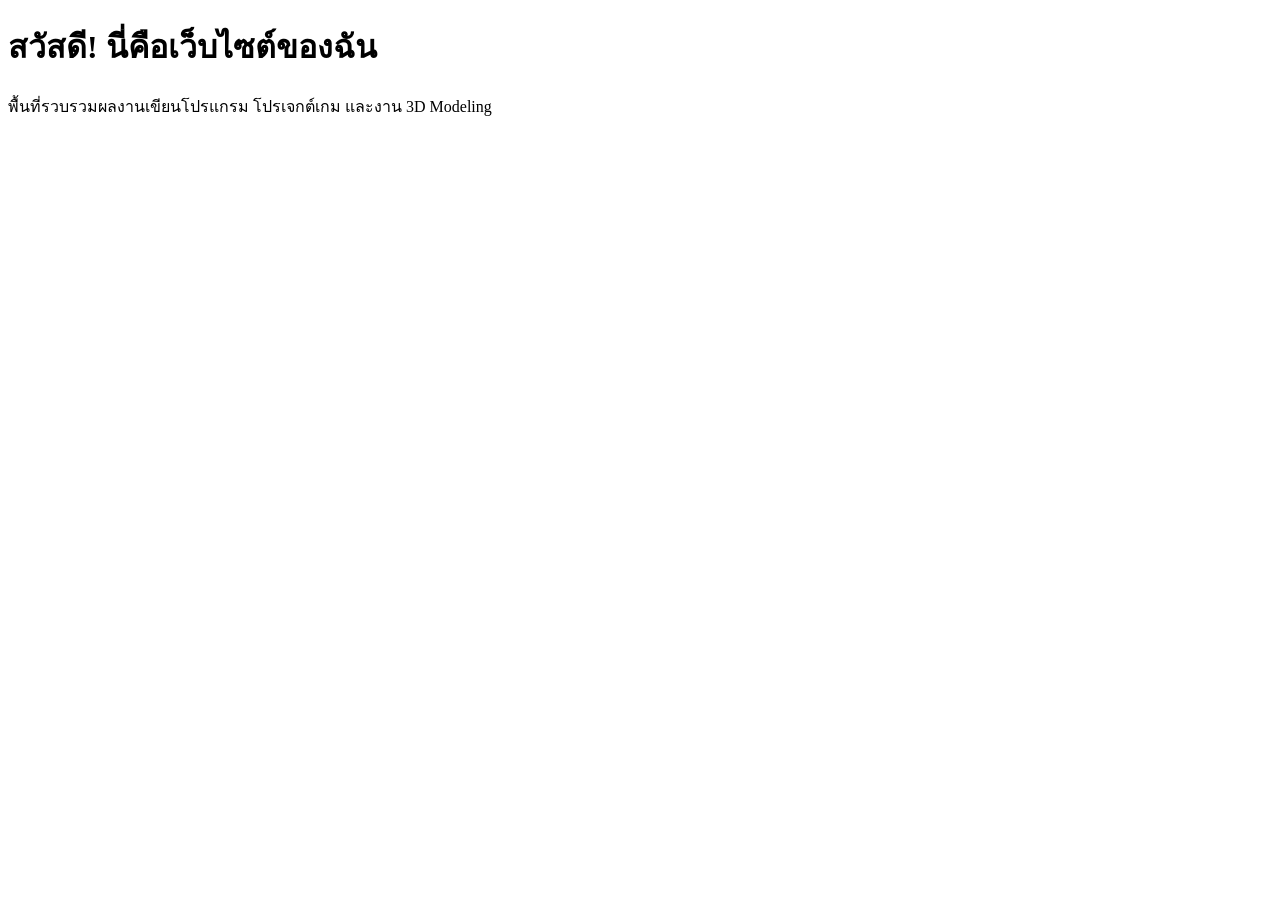
==== index.html @ 2c845229 "Create index.html" ====
<!DOCTYPE html>
<html lang="th">
<head>
    <meta charset="UTF-8">
    <title>My Developer Portfolio</title>
</head>
<body>
    <h1>สวัสดี! นี่คือเว็บไซต์ของฉัน</h1>
    <p>พื้นที่รวบรวมผลงานเขียนโปรแกรม โปรเจกต์เกม และงาน 3D Modeling</p>
</body>
</html>
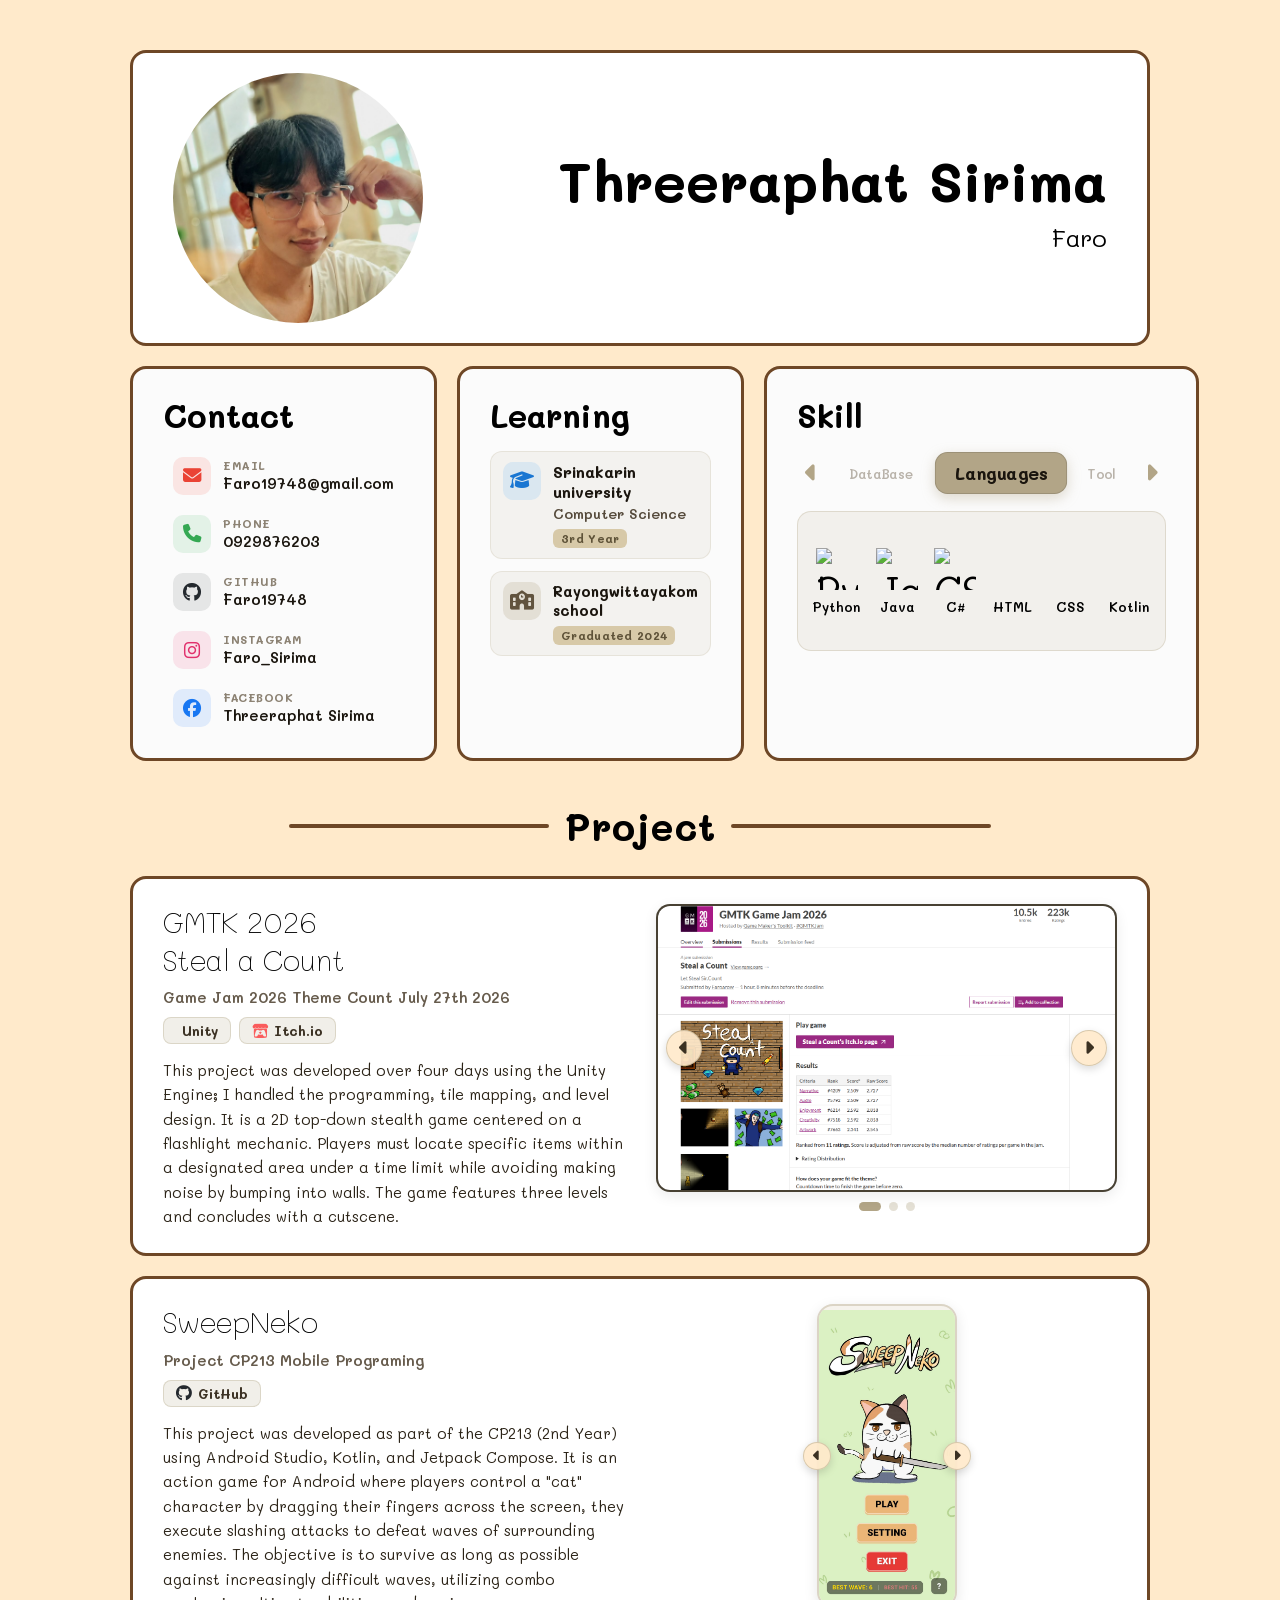
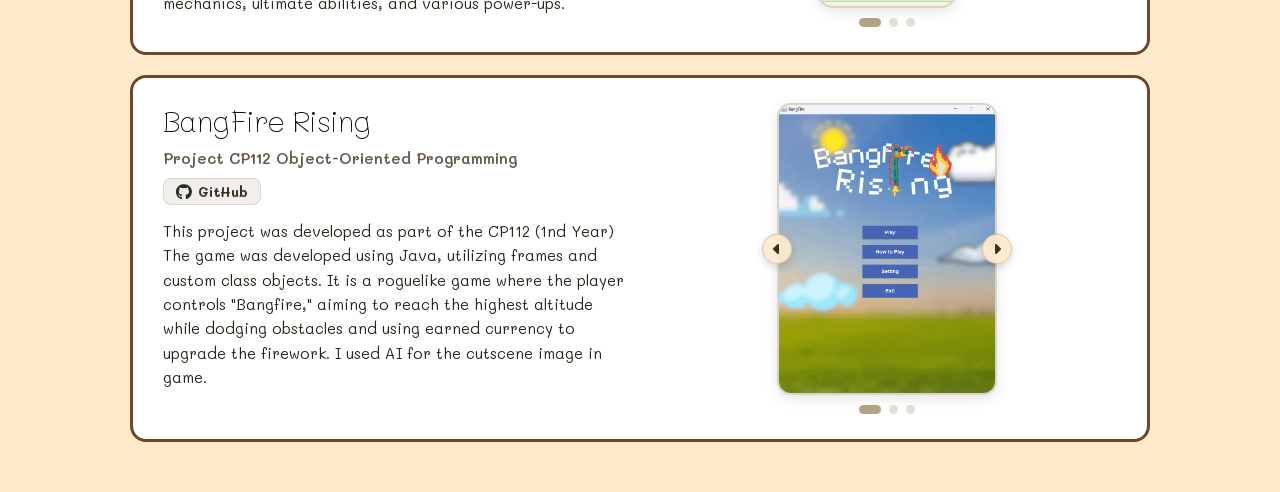
==== commit 7f515919: "Add files via upload" ====
--- a/index.html
+++ b/index.html
@@ -1,11 +1,484 @@
 <!DOCTYPE html>
 <html lang="th">
+
 <head>
     <meta charset="UTF-8">
+    <meta name="viewport" content="width=device-width, initial-scale=1.0">
     <title>My Developer Portfolio</title>
+    <link rel="preconnect" href="https://fonts.googleapis.com">
+    <link rel="preconnect" href="https://fonts.gstatic.com" crossorigin>
+    <link href="https://fonts.googleapis.com/css2?family=Mali:wght@400;600;700&display=swap" rel="stylesheet">
+    <link rel="stylesheet" href="https://cdnjs.cloudflare.com/ajax/libs/font-awesome/6.5.1/css/all.min.css">
+    <link rel="stylesheet" href="https://cdn.jsdelivr.net/gh/devicons/devicon@latest/devicon.min.css">
+    <link rel="stylesheet" href="style.css">
+    <link rel="stylesheet" href="head.css">
+    <link rel="stylesheet" href="contact.css">
+    <link rel="stylesheet" href="learning.css">
+    <link rel="stylesheet" href="skill.css">
+    <link rel="stylesheet" href="project.css">
 </head>
+
 <body>
-    <h1>สวัสดี! นี่คือเว็บไซต์ของฉัน</h1>
-    <p>พื้นที่รวบรวมผลงานเขียนโปรแกรม โปรเจกต์เกม และงาน 3D Modeling</p>
+    <header class="head">
+        <img src="Pic/ImageProfile.jpg" alt="Profile Image" class="profile-image">
+        <div class="head-info">
+            <h1>Threeraphat Sirima</h1>
+            <p class="nickname">Faro</p>
+        </div>
+    </header>
+
+    <div class="content-row">
+        <section class="contact-box">
+            <h2>Contact</h2>
+            <div class="contact-info">
+                <a href="mailto:Faro19748@gmail.com" class="contact-item">
+                    <div class="contact-icon email">
+                        <i class="fa-solid fa-envelope"></i>
+                    </div>
+                    <div class="contact-details">
+                        <span class="contact-label">Email</span>
+                        <span class="contact-value">Faro19748@gmail.com</span>
+                    </div>
+                </a>
+
+                <a href="tel:0929876203" class="contact-item">
+                    <div class="contact-icon phone">
+                        <i class="fa-solid fa-phone"></i>
+                    </div>
+                    <div class="contact-details">
+                        <span class="contact-label">Phone</span>
+                        <span class="contact-value">0929876203</span>
+                    </div>
+                </a>
+
+                <a href="https://github.com/Faro19748" target="_blank" rel="noopener noreferrer" class="contact-item">
+                    <div class="contact-icon github">
+                        <i class="fa-brands fa-github"></i>
+                    </div>
+                    <div class="contact-details">
+                        <span class="contact-label">GitHub</span>
+                        <span class="contact-value">Faro19748</span>
+                    </div>
+                </a>
+
+                <a href="https://www.instagram.com/Faro_Sirima" target="_blank" rel="noopener noreferrer"
+                    class="contact-item">
+                    <div class="contact-icon instagram">
+                        <i class="fa-brands fa-instagram"></i>
+                    </div>
+                    <div class="contact-details">
+                        <span class="contact-label">Instagram</span>
+                        <span class="contact-value">Faro_Sirima</span>
+                    </div>
+                </a>
+
+                <a href="https://www.facebook.com/theeraphat.sirima" target="_blank" rel="noopener noreferrer"
+                    class="contact-item">
+                    <div class="contact-icon facebook">
+                        <i class="fa-brands fa-facebook"></i>
+                    </div>
+                    <div class="contact-details">
+                        <span class="contact-label">Facebook</span>
+                        <span class="contact-value">Threeraphat Sirima</span>
+                    </div>
+                </a>
+            </div>
+        </section>
+
+        <section class="learning-box">
+            <h2>Learning</h2>
+            <div class="learning-info">
+                <div class="learning-item">
+                    <div class="learning-icon university">
+                        <i class="fa-solid fa-graduation-cap"></i>
+                    </div>
+                    <div class="learning-details">
+                        <span class="learning-institution">Srinakarin university</span>
+                        <span class="learning-major">Computer Science</span>
+                        <span class="learning-badge">3rd Year</span>
+                    </div>
+                </div>
+
+                <div class="learning-item">
+                    <div class="learning-icon school">
+                        <i class="fa-solid fa-school"></i>
+                    </div>
+                    <div class="learning-details">
+                        <span class="learning-institution school-name">Rayongwittayakom school</span>
+                        <span class="learning-badge">Graduated 2024</span>
+                    </div>
+                </div>
+            </div>
+        </section>
+
+        <section class="skill-box">
+            <h2>Skill</h2>
+            <div class="skill-wrapper">
+                <div class="skill-rotator">
+                    <button type="button" class="rotator-arrow left" id="rotator-prev" aria-label="Previous category">
+                        <i class="fa-solid fa-caret-left"></i>
+                    </button>
+                    <div class="rotator-items">
+                        <button type="button" class="rotator-item prev" id="item-prev">DataBase</button>
+                        <div class="rotator-item active" id="item-active">Languages</div>
+                        <button type="button" class="rotator-item next" id="item-next">Tool</button>
+                    </div>
+                    <button type="button" class="rotator-arrow right" id="rotator-next" aria-label="Next category">
+                        <i class="fa-solid fa-caret-right"></i>
+                    </button>
+                </div>
+
+                <div class="skill-panels">
+                    <div id="languages" class="skill-tab-content active">
+                        <div class="skill-item">
+                            <img src="https://upload.wikimedia.org/wikipedia/commons/thumb/c/c3/Python-logo-notext.svg/250px-Python-logo-notext.svg.png"
+                                alt="Python" title="Python">
+                            <span>Python</span>
+                        </div>
+                        <div class="skill-item">
+                            <img src="https://thumb.wikimedia.org/wikipedia/en/thumb/3/30/Java_programming_language_logo.svg/250px-Java_programming_language_logo.svg.png"
+                                alt="Java" title="Java">
+                            <span>Java</span>
+                        </div>
+                        <div class="skill-item">
+                            <img src="https://thumb.wikimedia.org/wikipedia/commons/thumb/b/bd/Logo_C_sharp.svg/960px-Logo_C_sharp.svg.png"
+                                alt="CSharp" title="CSharp">
+                            <span>C#</span>
+                        </div>
+                        <div class="skill-item">
+                            <i class="devicon-html5-plain colored" title="HTML"></i>
+                            <span>HTML</span>
+                        </div>
+                        <div class="skill-item">
+                            <i class="devicon-css3-plain colored" title="CSS"></i>
+                            <span>CSS</span>
+                        </div>
+                        <div class="skill-item">
+                            <i class="devicon-kotlin-plain colored" title="Kotlin"></i>
+                            <span>Kotlin</span>
+                        </div>
+                    </div>
+
+                    <div id="tool" class="skill-tab-content">
+                        <div class="skill-item">
+                            <img src="https://thumb.wikimedia.org/wikipedia/commons/thumb/1/19/Unity_Technologies_logo.svg/960px-Unity_Technologies_logo.svg.png"
+                                alt="Unity" title="Unity">
+                            <span>Unity</span>
+                        </div>
+                        <div class="skill-item">
+                            <img src="https://upload.wikimedia.org/wikipedia/commons/4/40/Adobe_Premiere_Pro_CC_icon.svg"
+                                alt="Premiere pro" title="Premiere pro">
+                            <span>Premiere Pro</span>
+                        </div>
+                        <div class="skill-item">
+                            <img src="https://upload.wikimedia.org/wikipedia/commons/2/24/Logo_Aseprite.png"
+                                alt="Aseprite" title="Aseprite">
+                            <span>Aseprite</span>
+                        </div>
+                    </div>
+
+                    <div id="database" class="skill-tab-content">
+                        <div class="skill-item">
+                            <img src="https://upload.wikimedia.org/wikipedia/commons/2/29/Postgresql_elephant.svg"
+                                alt="PostgreSQL" title="PostgreSQL">
+                            <span>PostgreSQL</span>
+                        </div>
+                        <div class="skill-item">
+                            <i class="fa-solid fa-database db-icon" title="SQL"></i>
+                            <span>MySQL</span>
+                        </div>
+                    </div>
+                </div>
+            </div>
+        </section>
+    </div>
+
+    <div class="project-title-wrapper">
+        <div class="title-line left">
+
+            <span class="line-bar"></span>
+        </div>
+        <h2 class="project-title">Project</h2>
+        <div class="title-line right">
+            <span class="line-bar"></span>
+
+        </div>
+    </div>
+
+    <div class="projects-container">
+        <!-- Project Box 1 -->
+        <div class="project-card" id="project-box-1">
+            <div class="project-layout">
+                <div class="project-info">
+                    <div class="project-titles">
+                        <h3>GMTK 2026</h3>
+                        <h3>Steal a Count</h3>
+                    </div>
+                    <p class="project-desc">Game Jam 2026 Theme Count July 27th 2026</p>
+                    <div class="project-tags">
+                        <span class="project-tag"><i class="devicon-unity-plain colored"></i> Unity</span>
+                        <a href="https://faroarow.itch.io/steal-a-count" target="_blank" rel="noopener noreferrer"
+                            class="project-tag project-link">
+                            <i class="fa-brands fa-itch-io"></i> Itch.io
+                        </a>
+                    </div>
+                    <p class="project-text">
+                        This project was developed over four days using the Unity Engine; I handled the programming,
+                        tile mapping, and level design.
+                        It is a 2D top-down stealth game centered on a flashlight mechanic. Players must locate specific
+                        items
+                        within a designated area under a time limit while avoiding making noise by bumping into walls.
+                        The game
+                        features three levels and concludes with a cutscene.
+                    </p>
+                </div>
+
+                <div class="project-gallery">
+                    <div class="gallery-container">
+                        <button type="button" class="gallery-btn prev" id="proj1-prev" aria-label="Previous screenshot">
+                            <i class="fa-solid fa-caret-left"></i>
+                        </button>
+                        <div class="gallery-frame">
+                            <img src="Pic/STA1.png" alt="Steal a Count Screenshot" id="project1-img">
+                        </div>
+                        <button type="button" class="gallery-btn next" id="proj1-next" aria-label="Next screenshot">
+                            <i class="fa-solid fa-caret-right"></i>
+                        </button>
+                    </div>
+                    <div class="gallery-dots" id="proj1-dots">
+                        <button type="button" class="gallery-dot active" data-index="0"
+                            aria-label="Screenshot 1"></button>
+                        <button type="button" class="gallery-dot" data-index="1" aria-label="Screenshot 2"></button>
+                        <button type="button" class="gallery-dot" data-index="2" aria-label="Screenshot 3"></button>
+                    </div>
+                </div>
+            </div>
+        </div>
+
+        <!-- Project Box 2 -->
+        <div class="project-card" id="project-box-2">
+            <div class="project-layout">
+                <div class="project-info">
+                    <div class="project-titles">
+                        <h3>SweepNeko</h3>
+                    </div>
+                    <p class="project-desc">Project CP213 Mobile Programing </p>
+                    <div class="project-tags">
+                        <a href="https://github.com/Faro19748/Cp213_project_SweepNeko" target="_blank"
+                            rel="noopener noreferrer" class="project-tag project-link github">
+                            <i class="fa-brands fa-github"></i> GitHub
+                        </a>
+                    </div>
+
+                    <p class="project-text">
+                        This project was developed as part of the CP213 (2nd Year) using Android Studio, Kotlin, and
+                        Jetpack
+                        Compose.
+                        It is an action game for Android where players control a "cat" character by dragging their
+                        fingers across the screen,
+                        they execute slashing attacks to defeat waves of surrounding enemies. The objective is to
+                        survive as long as possible
+                        against increasingly difficult waves, utilizing combo mechanics, ultimate abilities, and various
+                        power-ups.
+                    </p>
+                </div>
+
+                <div class="project-gallery">
+                    <div class="gallery-container">
+                        <button type="button" class="gallery-btn prev" id="proj2-prev" aria-label="Previous screenshot">
+                            <i class="fa-solid fa-caret-left"></i>
+                        </button>
+                        <div class="gallery-frame">
+                            <img src="Pic/SN1.jpg" alt="SweepNeko Screenshot" id="project2-img">
+                        </div>
+                        <button type="button" class="gallery-btn next" id="proj2-next" aria-label="Next screenshot">
+                            <i class="fa-solid fa-caret-right"></i>
+                        </button>
+                    </div>
+                    <div class="gallery-dots" id="proj2-dots">
+                        <button type="button" class="gallery-dot active" data-index="0"
+                            aria-label="Screenshot 1"></button>
+                        <button type="button" class="gallery-dot" data-index="1" aria-label="Screenshot 2"></button>
+                        <button type="button" class="gallery-dot" data-index="2" aria-label="Screenshot 3"></button>
+                    </div>
+                </div>
+            </div>
+        </div>
+
+        <!-- Project Box 3 -->
+        <div class="project-card" id="project-box-3">
+            <div class="project-layout">
+                <div class="project-info">
+                    <div class="project-titles">
+                        <h3>BangFire Rising</h3>
+                    </div>
+                    <p class="project-desc">Project CP112 Object-Oriented Programming</p>
+                    <div class="project-tags">
+                        <a href="https://github.com/Faro19748/BangFire-Rising" target="_blank" rel="noopener noreferrer"
+                            class="project-tag project-link github">
+                            <i class="fa-brands fa-github"></i> GitHub
+                        </a>
+                    </div>
+
+                    <p class="project-text">
+                        This project was developed as part of the CP112 (1nd Year) The game was developed using Java,
+                        utilizing frames and custom class objects. It is a roguelike game where the player controls
+                        "Bangfire," aiming to reach the highest altitude while dodging obstacles and using earned
+                        currency to upgrade the firework. I used AI for the cutscene image in game.
+                    </p>
+                </div>
+
+                <div class="project-gallery">
+                    <div class="gallery-container">
+                        <button type="button" class="gallery-btn prev" id="proj3-prev" aria-label="Previous screenshot">
+                            <i class="fa-solid fa-caret-left"></i>
+                        </button>
+                        <div class="gallery-frame">
+                            <img src="Pic/BRS1.png" alt="BangFire Rising Screenshot" id="project3-img">
+                        </div>
+                        <button type="button" class="gallery-btn next" id="proj3-next" aria-label="Next screenshot">
+                            <i class="fa-solid fa-caret-right"></i>
+                        </button>
+                    </div>
+                    <div class="gallery-dots" id="proj3-dots">
+                        <button type="button" class="gallery-dot active" data-index="0"
+                            aria-label="Screenshot 1"></button>
+                        <button type="button" class="gallery-dot" data-index="1" aria-label="Screenshot 2"></button>
+                        <button type="button" class="gallery-dot" data-index="2" aria-label="Screenshot 3"></button>
+                    </div>
+                </div>
+            </div>
+        </div>
+    </div>
+
+    <script>
+        const categories = [
+            { id: 'languages', label: 'Languages' },
+            { id: 'tool', label: 'Tool' },
+            { id: 'database', label: 'DataBase' }
+        ];
+
+        let currentIndex = 0;
+
+        const itemPrev = document.getElementById('item-prev');
+        const itemActive = document.getElementById('item-active');
+        const itemNext = document.getElementById('item-next');
+        const btnUp = document.getElementById('rotator-prev');
+        const btnDown = document.getElementById('rotator-next');
+        const tabContents = document.querySelectorAll('.skill-tab-content');
+
+        function updateRotator() {
+            const total = categories.length;
+            const prevIndex = (currentIndex - 1 + total) % total;
+            const nextIndex = (currentIndex + 1) % total;
+
+            itemPrev.textContent = categories[prevIndex].label;
+            itemActive.textContent = categories[currentIndex].label;
+            itemNext.textContent = categories[nextIndex].label;
+
+            tabContents.forEach(c => c.classList.remove('active'));
+            const activeContent = document.getElementById(categories[currentIndex].id);
+            if (activeContent) {
+                activeContent.classList.add('active');
+            }
+        }
+
+        function rotateLeft() {
+            currentIndex = (currentIndex - 1 + categories.length) % categories.length;
+            updateRotator();
+        }
+
+        function rotateRight() {
+            currentIndex = (currentIndex + 1) % categories.length;
+            updateRotator();
+        }
+
+        btnUp.addEventListener('click', rotateLeft);
+        btnDown.addEventListener('click', rotateRight);
+        itemPrev.addEventListener('click', rotateLeft);
+        itemNext.addEventListener('click', rotateRight);
+
+        const rotator = document.querySelector('.skill-rotator');
+        if (rotator) {
+            let wheelTimeout;
+            rotator.addEventListener('wheel', (e) => {
+                e.preventDefault();
+                if (wheelTimeout) return;
+                if (e.deltaX < 0 || e.deltaY < 0) {
+                    rotateLeft();
+                } else if (e.deltaX > 0 || e.deltaY > 0) {
+                    rotateRight();
+                }
+                wheelTimeout = setTimeout(() => { wheelTimeout = null; }, 200);
+            }, { passive: false });
+        }
+
+        // Reusable Project Slider Function
+        function setupProjectSlider(config) {
+            const { images, imgId, prevId, nextId, dotsSelector } = config;
+            let currentIndex = 0;
+            const imgEl = document.getElementById(imgId);
+            const prevBtn = document.getElementById(prevId);
+            const nextBtn = document.getElementById(nextId);
+            const dots = document.querySelectorAll(dotsSelector);
+
+            function update(index) {
+                currentIndex = (index + images.length) % images.length;
+                if (imgEl) {
+                    imgEl.style.opacity = '0';
+                    setTimeout(() => {
+                        imgEl.src = images[currentIndex];
+                        imgEl.style.opacity = '1';
+                    }, 150);
+                }
+                dots.forEach((dot, idx) => {
+                    if (idx === currentIndex) {
+                        dot.classList.add('active');
+                    } else {
+                        dot.classList.remove('active');
+                    }
+                });
+            }
+
+            if (prevBtn && nextBtn) {
+                prevBtn.addEventListener('click', () => update(currentIndex - 1));
+                nextBtn.addEventListener('click', () => update(currentIndex + 1));
+                dots.forEach(dot => {
+                    dot.addEventListener('click', () => {
+                        const idx = parseInt(dot.getAttribute('data-index'), 10);
+                        update(idx);
+                    });
+                });
+            }
+        }
+
+        // Setup Box 1 Slider (STA images)
+        setupProjectSlider({
+            images: ['Pic/STA1.png', 'Pic/STA2.png', 'Pic/STA3.png'],
+            imgId: 'project1-img',
+            prevId: 'proj1-prev',
+            nextId: 'proj1-next',
+            dotsSelector: '#proj1-dots .gallery-dot'
+        });
+
+        // Setup Box 2 Slider (SN images)
+        setupProjectSlider({
+            images: ['Pic/SN1.jpg', 'Pic/SN2.jpg', 'Pic/SN3.jpg'],
+            imgId: 'project2-img',
+            prevId: 'proj2-prev',
+            nextId: 'proj2-next',
+            dotsSelector: '#proj2-dots .gallery-dot'
+        });
+
+        // Setup Box 3 Slider
+        setupProjectSlider({
+            images: ['Pic/BRS1.png', 'Pic/BRS2.png', 'Pic/BRS3.png'],
+            imgId: 'project3-img',
+            prevId: 'proj3-prev',
+            nextId: 'proj3-next',
+            dotsSelector: '#proj3-dots .gallery-dot'
+        });
+    </script>
 </body>
-</html>
+
+</html>
--- a/style.css
+++ b/style.css
@@ -0,0 +1,79 @@
+@import url('https://fonts.googleapis.com/css2?family=Mali:wght@400;600;700&display=swap');
+
+/* ==========================================
+   COMPONENT STYLES IMPORT
+   ========================================== */
+@import url('head.css');
+@import url('contact.css');
+@import url('learning.css');
+@import url('skill.css');
+@import url('project.css');
+
+/* ==========================================
+   GLOBAL LAYOUT & BASE STYLES
+   ========================================== */
+* {
+    box-sizing: border-box;
+}
+
+html {
+    background-color: rgb(255, 234, 203);
+}
+
+body {
+    margin: 0 auto;
+    max-width: 1100px;
+    padding: 50px 40px;
+    font-family: 'Mali', cursive, sans-serif;
+    background-color: rgb(255, 234, 203);
+    min-height: 100vh;
+}
+
+.content-row {
+    display: flex;
+    gap: 20px;
+    margin-top: 20px;
+    width: 100%;
+}
+
+/* ==========================================
+   RESPONSIVE MEDIA QUERIES
+   ========================================== */
+@media (max-width: 900px) {
+    body {
+        padding: 30px 20px;
+    }
+
+    .content-row {
+        flex-direction: column;
+    }
+
+    .project-layout {
+        flex-direction: column;
+        align-items: stretch;
+    }
+
+    .project-gallery {
+        max-width: 100%;
+    }
+
+    #project-box-2 .project-gallery {
+        max-width: 100%;
+        margin: 15px auto 0 auto;
+    }
+}
+
+@media (max-width: 550px) {
+    body {
+        padding: 20px 14px;
+    }
+
+    .skill-wrapper {
+        flex-direction: column;
+        gap: 12px;
+    }
+
+    .skill-rotator {
+        width: 100%;
+    }
+}
--- a/head.css
+++ b/head.css
@@ -0,0 +1,36 @@
+/* ==========================================
+   HEAD COMPONENT STYLES
+   ========================================== */
+
+.head {
+    display: flex;
+    justify-content: space-between;
+    align-items: center;
+    background-color: rgb(255, 255, 255);
+    border: 3.5px solid #6e4726;
+    border-radius: 16px;
+    padding: 20px 40px;
+    width: 100%;
+}
+
+.profile-image {
+    width: 250px;
+    height: 250px;
+    object-fit: cover;
+    border-radius: 50%;
+}
+
+.head-info {
+    text-align: right;
+}
+
+.head h1 {
+    margin: 0;
+    font-size: 3.5rem;
+}
+
+.nickname {
+    margin: 5px 0 0 0;
+    font-size: 1.5rem;
+    font-weight: normal;
+}
--- a/contact.css
+++ b/contact.css
@@ -0,0 +1,104 @@
+/* ==========================================
+   CONTACT COMPONENT STYLES
+   ========================================== */
+
+.contact-box {
+    flex: 1;
+    background-color: rgb(251, 251, 251);
+    border: 3.5px solid #6e4726;
+    border-radius: 16px;
+    padding: 25px 30px;
+}
+
+.contact-box h2 {
+    margin-top: 0;
+    margin-bottom: 15px;
+    font-size: 2rem;
+}
+
+.contact-info {
+    display: flex;
+    flex-direction: column;
+    gap: 8px;
+}
+
+.contact-item {
+    display: flex;
+    align-items: center;
+    gap: 12px;
+    padding: 6px 10px;
+    border-radius: 12px;
+    text-decoration: none;
+    color: inherit;
+    transition: all 0.2s ease;
+}
+
+.contact-item:hover {
+    background-color: rgba(178, 165, 135, 0.2);
+    transform: translateX(4px);
+}
+
+.contact-icon {
+    width: 38px;
+    height: 38px;
+    min-width: 38px;
+    border-radius: 10px;
+    display: flex;
+    align-items: center;
+    justify-content: center;
+    font-size: 1.15rem;
+    transition: transform 0.2s ease;
+}
+
+.contact-item:hover .contact-icon {
+    transform: scale(1.1);
+}
+
+.contact-icon.email {
+    background-color: rgba(234, 67, 53, 0.12);
+    color: #ea4335;
+}
+
+.contact-icon.phone {
+    background-color: rgba(52, 168, 83, 0.12);
+    color: #34a853;
+}
+
+.contact-icon.github {
+    background-color: rgba(36, 41, 46, 0.1);
+    color: #24292e;
+}
+
+.contact-icon.instagram {
+    background-color: rgba(225, 48, 108, 0.12);
+    color: #e1306c;
+}
+
+.contact-icon.facebook {
+    background-color: rgba(24, 119, 242, 0.12);
+    color: #1877f2;
+}
+
+.contact-details {
+    display: flex;
+    flex-direction: column;
+    line-height: 1.25;
+    min-width: 0;
+}
+
+.contact-label {
+    font-size: 0.72rem;
+    font-weight: 700;
+    color: #8c8273;
+    text-transform: uppercase;
+    letter-spacing: 0.5px;
+}
+
+.contact-value {
+    font-size: 0.95rem;
+    font-weight: 600;
+    color: #1a150e;
+    overflow: hidden;
+    text-overflow: ellipsis;
+    white-space: nowrap;
+}
--- a/learning.css
+++ b/learning.css
@@ -0,0 +1,103 @@
+/* ==========================================
+   LEARNING COMPONENT STYLES
+   ========================================== */
+
+.learning-box {
+    flex: 1;
+    background-color: rgb(251, 251, 251);
+    border: 3.5px solid #6e4726;
+    border-radius: 16px;
+    padding: 25px 30px;
+}
+
+.learning-box h2 {
+    margin-top: 0;
+    margin-bottom: 15px;
+    font-size: 2rem;
+}
+
+.learning-info {
+    display: flex;
+    flex-direction: column;
+    gap: 12px;
+}
+
+.learning-item {
+    display: flex;
+    align-items: flex-start;
+    gap: 12px;
+    padding: 10px 12px;
+    border-radius: 12px;
+    background-color: rgba(178, 165, 135, 0.1);
+    border: 1px solid rgba(178, 165, 135, 0.2);
+    transition: all 0.2s ease;
+}
+
+.learning-item:hover {
+    background-color: rgba(178, 165, 135, 0.2);
+    transform: translateX(4px);
+}
+
+.learning-icon {
+    width: 38px;
+    height: 38px;
+    min-width: 38px;
+    border-radius: 10px;
+    display: flex;
+    align-items: center;
+    justify-content: center;
+    font-size: 1.2rem;
+    transition: transform 0.2s ease;
+}
+
+.learning-item:hover .learning-icon {
+    transform: scale(1.1);
+}
+
+.learning-icon.university {
+    background-color: rgba(33, 150, 243, 0.12);
+    color: #1976d2;
+}
+
+.learning-icon.school {
+    background-color: rgba(178, 165, 135, 0.25);
+    color: #61533e;
+}
+
+.learning-details {
+    display: flex;
+    flex-direction: column;
+    gap: 2px;
+    min-width: 0;
+}
+
+.learning-institution {
+    font-size: 0.98rem;
+    font-weight: 700;
+    color: #1a150e;
+    line-height: 1.3;
+}
+
+.learning-institution.school-name {
+    font-size: 0.92rem;
+}
+
+.learning-major {
+    font-size: 0.88rem;
+    font-weight: 600;
+    color: #554a3b;
+    line-height: 1.3;
+}
+
+.learning-badge {
+    display: inline-block;
+    align-self: flex-start;
+    margin-top: 4px;
+    padding: 2px 8px;
+    font-size: 0.72rem;
+    font-weight: 700;
+    border-radius: 6px;
+    background-color: rgb(215, 201, 168);
+    color: #5e5238;
+    letter-spacing: 0.3px;
+}
--- a/skill.css
+++ b/skill.css
@@ -0,0 +1,232 @@
+/* ==========================================
+   SKILL COMPONENT STYLES
+   ========================================== */
+
+.skill-box {
+    flex: 1;
+    background-color: rgb(251, 251, 251);
+    border: 3.5px solid #6e4726;
+    border-radius: 16px;
+    padding: 25px 30px;
+}
+
+.skill-box h2 {
+    margin-top: 0;
+    margin-bottom: 15px;
+    font-size: 2rem;
+}
+
+/* Skill Rotator Horizontal Layout */
+.skill-wrapper {
+    display: flex;
+    flex-direction: column;
+    gap: 16px;
+    align-items: stretch;
+    margin-top: 5px;
+}
+
+.skill-rotator {
+    display: flex;
+    flex-direction: row;
+    align-items: center;
+    justify-content: center;
+    gap: 8px;
+    width: 100%;
+    user-select: none;
+    padding: 2px 0;
+}
+
+.rotator-arrow {
+    background: none;
+    border: none;
+    color: rgb(178, 165, 135);
+    font-size: 1.6rem;
+    cursor: pointer;
+    padding: 0 8px;
+    line-height: 1;
+    display: flex;
+    align-items: center;
+    justify-content: center;
+    transition: transform 0.2s ease, color 0.2s ease;
+}
+
+.rotator-arrow:hover {
+    color: #4a3e2c;
+    transform: scale(1.35);
+}
+
+.rotator-arrow:active {
+    transform: scale(0.9);
+}
+
+.rotator-items {
+    display: flex;
+    flex-direction: row;
+    align-items: center;
+    justify-content: center;
+    gap: 10px;
+    flex: 1;
+    max-width: 320px;
+}
+
+.rotator-item {
+    font-family: 'Mali', cursive, sans-serif;
+    text-align: center;
+    border-radius: 12px;
+    transition: all 0.25s cubic-bezier(0.4, 0, 0.2, 1);
+    box-sizing: border-box;
+    white-space: nowrap;
+}
+
+.rotator-item.prev,
+.rotator-item.next {
+    background: none;
+    border: none;
+    font-size: 0.88rem;
+    font-weight: 600;
+    color: #8c8273;
+    opacity: 0.6;
+    padding: 6px 12px;
+    cursor: pointer;
+    transform: scale(0.92);
+}
+
+.rotator-item.prev:hover,
+.rotator-item.next:hover {
+    opacity: 1;
+    color: #2b2317;
+    background-color: rgba(178, 165, 135, 0.22);
+    transform: scale(0.98);
+}
+
+.rotator-item.active {
+    font-size: 1.05rem;
+    font-weight: 700;
+    color: #1a150e;
+    background-color: rgb(178, 165, 135);
+    border: 1.5px solid rgba(0, 0, 0, 0.12);
+    box-shadow: 0 4px 12px rgba(178, 165, 135, 0.4);
+    padding: 8px 18px;
+    transform: scale(1.05);
+    cursor: default;
+}
+
+.skill-panels {
+    width: 100%;
+    background-color: rgba(178, 165, 135, 0.12);
+    border: 1px solid rgba(178, 165, 135, 0.3);
+    border-radius: 14px;
+    padding: 20px 15px;
+    display: flex;
+    align-items: center;
+    justify-content: center;
+    min-height: 140px;
+}
+
+.skill-tab-content {
+    display: none;
+    width: 100%;
+}
+
+.skill-tab-content.active {
+    display: flex;
+    flex-wrap: wrap;
+    justify-content: space-around;
+    align-items: center;
+    gap: 15px;
+    animation: fadeInSkill 0.3s ease;
+}
+
+@keyframes fadeInSkill {
+    from {
+        opacity: 0;
+        transform: translateY(6px);
+    }
+
+    to {
+        opacity: 1;
+        transform: translateY(0);
+    }
+}
+
+.skill-item {
+    display: flex;
+    flex-direction: column;
+    align-items: center;
+    gap: 8px;
+    text-align: center;
+    transition: transform 0.2s ease;
+}
+
+.skill-item:hover {
+    transform: translateY(-4px) scale(1.05);
+}
+
+.skill-item img,
+.skill-item i {
+    width: 42px;
+    height: 42px;
+    font-size: 2.5rem;
+    display: inline-flex;
+    align-items: center;
+    justify-content: center;
+    object-fit: contain;
+}
+
+.skill-item span {
+    font-size: 0.85rem;
+    font-weight: 600;
+    color: #000000;
+}
+
+.skill-item .db-icon {
+    color: #4db3ff;
+}
+
+/* Skill Icon Colors */
+.devicon-unity-plain.colored {
+    color: #222c37;
+}
+
+.devicon-blender-original.colored {
+    color: #ea7600;
+}
+
+.devicon-csharp-plain.colored {
+    color: #9b4f96;
+}
+
+.devicon-java-plain.colored {
+    color: #ea2d2e;
+}
+
+.devicon-python-plain.colored {
+    color: #387eb8;
+}
+
+.devicon-premierepro-plain.colored {
+    color: #9999ff;
+}
+
+.devicon-photoshop-plain.colored {
+    color: #31a8ff;
+}
+
+.devicon-html5-plain.colored {
+    color: #e34f26;
+}
+
+.devicon-css3-plain.colored {
+    color: #1572b6;
+}
+
+.devicon-kotlin-plain.colored {
+    color: #7f52ff;
+    background: linear-gradient(135deg, #f15f3e 0%, #c711e1 50%, #7f52ff 100%);
+    -webkit-background-clip: text;
+    -webkit-text-fill-color: transparent;
+}
+
+.skill-info .aseprite-icon {
+    image-rendering: pixelated;
+}
--- a/project.css
+++ b/project.css
@@ -0,0 +1,357 @@
+/* ==========================================
+   PROJECT COMPONENT STYLES
+   ========================================== */
+
+.project-title-wrapper {
+    display: flex;
+    align-items: center;
+    justify-content: center;
+    gap: 16px;
+    margin-top: 40px;
+    margin-bottom: 25px;
+    width: 100%;
+}
+
+.project-title-wrapper .project-title {
+    margin: 0;
+    font-size: 2.4rem;
+    color: #000000;
+    white-space: nowrap;
+}
+
+.project-title-wrapper .title-line {
+    display: flex;
+    align-items: center;
+    flex: 1;
+    max-width: 260px;
+}
+
+.project-title-wrapper .title-line.left {
+    justify-content: flex-end;
+}
+
+.project-title-wrapper .title-line.right {
+    justify-content: flex-start;
+}
+
+.project-title-wrapper .line-bar {
+    flex: 1;
+    height: 3.5px;
+    background-color: #6e4726;
+    border-radius: 40px;
+}
+
+.project-title-wrapper .heart-icon {
+    font-size: 1.35rem;
+    color: #e05368;
+    transition: transform 0.25s ease, color 0.25s ease;
+    display: inline-flex;
+    align-items: center;
+    justify-content: center;
+}
+
+.project-title-wrapper .title-line.left .heart-icon {
+    margin-right: 8px;
+}
+
+.project-title-wrapper .title-line.right .heart-icon {
+    margin-left: 8px;
+}
+
+.project-title-wrapper:hover .heart-icon {
+    transform: scale(1.25);
+    color: #ff3b56;
+}
+
+.projects-container {
+    display: flex;
+    flex-direction: column;
+    gap: 20px;
+}
+
+.project-card {
+    background-color: rgb(255, 255, 255);
+    border: 3.5px solid #6e4726;
+    border-radius: 16px;
+    padding: 25px 30px;
+    min-height: 120px;
+    transition: transform 0.2s ease, box-shadow 0.2s ease;
+}
+
+.project-card:hover {
+    transform: translateY(-3px);
+    box-shadow: 0 6px 16px rgba(0, 0, 0, 0.06);
+}
+
+.project-layout {
+    display: flex;
+    gap: 32px;
+    align-items: flex-start;
+}
+
+.project-info {
+    flex: 1;
+    display: flex;
+    flex-direction: column;
+    gap: 6px;
+    min-width: 0;
+}
+
+.project-titles {
+    display: flex;
+    flex-direction: column;
+    gap: 2px;
+}
+
+.project-titles h3 {
+    margin: 0;
+    font-size: 1.85rem;
+    font-weight: 200;
+    line-height: 1.2;
+}
+
+.project-desc {
+    margin: 4px 0 0 0;
+    font-size: 0.95rem;
+    color: #665b4c;
+    font-weight: 600;
+}
+
+.project-tags {
+    display: flex;
+    gap: 8px;
+    margin: 4px 0;
+}
+
+.project-tag {
+    display: inline-flex;
+    align-items: center;
+    gap: 6px;
+    background-color: rgba(178, 165, 135, 0.18);
+    border: 1px solid rgba(178, 165, 135, 0.35);
+    border-radius: 8px;
+    padding: 4px 12px;
+    font-size: 0.85rem;
+    font-weight: 700;
+    color: #3b3123;
+    text-decoration: none;
+    transition: all 0.2s ease;
+}
+
+.project-tag.project-link {
+    cursor: pointer;
+}
+
+.project-tag.project-link:hover {
+    background-color: rgba(178, 165, 135, 0.35);
+    transform: translateY(-2px);
+}
+
+.project-tag.project-link .fa-itch-io {
+    color: #fa5c5c;
+    font-size: 1rem;
+}
+
+.project-tag.project-link:hover:has(.fa-itch-io) {
+    background-color: rgba(250, 92, 92, 0.15);
+    border-color: rgba(250, 92, 92, 0.4);
+    color: #d83a3a;
+}
+
+.project-tag.project-link .fa-github {
+    color: #24292e;
+    font-size: 1rem;
+}
+
+.project-tag.project-link:hover:has(.fa-github) {
+    background-color: rgba(36, 41, 46, 0.12);
+    border-color: rgba(36, 41, 46, 0.4);
+    color: #24292e;
+}
+
+.project-text {
+    margin: 4px 0 0 0;
+    font-size: 0.95rem;
+    line-height: 1.6;
+    color: #2b2317;
+}
+
+.project-gallery {
+    flex: 1;
+    width: 100%;
+    min-width: 0;
+    display: flex;
+    flex-direction: column;
+    align-items: center;
+    justify-content: center;
+    gap: 10px;
+}
+
+.gallery-container {
+    position: relative;
+    width: 100%;
+    display: flex;
+    align-items: center;
+    justify-content: center;
+}
+
+.gallery-frame {
+    width: 100%;
+    aspect-ratio: 16 / 10;
+    border-radius: 14px;
+    overflow: hidden;
+    border: 2px solid rgba(178, 165, 135, 0.3);
+    box-shadow: 0 4px 14px rgba(0, 0, 0, 0.08);
+    background-color: #1a150e;
+}
+
+.gallery-frame img {
+    width: 100%;
+    height: 100%;
+    object-fit: cover;
+    display: block;
+    transition: opacity 0.2s ease;
+}
+
+.gallery-btn {
+    position: absolute;
+    top: 50%;
+    transform: translateY(-50%);
+    background-color: rgba(255, 234, 203, 0.92);
+    border: 1.5px solid rgba(178, 165, 135, 0.5);
+    color: #3b3123;
+    width: 36px;
+    height: 36px;
+    border-radius: 50%;
+    display: flex;
+    align-items: center;
+    justify-content: center;
+    font-size: 1.25rem;
+    cursor: pointer;
+    box-shadow: 0 3px 8px rgba(0, 0, 0, 0.15);
+    transition: all 0.2s ease;
+    z-index: 2;
+}
+
+.gallery-btn.prev {
+    left: 10px;
+}
+
+.gallery-btn.next {
+    right: 10px;
+}
+
+.gallery-btn:hover {
+    background-color: rgb(178, 165, 135);
+    color: #ffffff;
+    transform: translateY(-50%) scale(1.15);
+}
+
+.gallery-btn:active {
+    transform: translateY(-50%) scale(0.95);
+}
+
+.gallery-dots {
+    display: flex;
+    gap: 8px;
+    justify-content: center;
+    align-items: center;
+}
+
+.gallery-dot {
+    width: 9px;
+    height: 9px;
+    border-radius: 50%;
+    border: none;
+    background-color: rgba(178, 165, 135, 0.35);
+    cursor: pointer;
+    transition: all 0.25s ease;
+    padding: 0;
+}
+
+.gallery-dot.active {
+    width: 22px;
+    border-radius: 6px;
+    background-color: rgb(178, 165, 135);
+}
+
+/* Box 2 Phone Screen Aspect Ratio */
+#project-box-2 .project-gallery {
+    flex: 1;
+    max-width: none;
+    margin: 0;
+}
+
+#project-box-2 .gallery-container {
+    max-width: 140px;
+}
+
+#project-box-2 .gallery-frame {
+    aspect-ratio: 9 / 19.5;
+    border-radius: 16px;
+    border: 2px solid rgba(178, 165, 135, 0.4);
+    box-shadow: 0 4px 14px rgba(0, 0, 0, 0.1);
+    background-color: #f6f3ed;
+}
+
+#project-box-2 .gallery-frame img {
+    width: 100%;
+    height: 100%;
+    object-fit: contain;
+}
+
+#project-box-2 .gallery-btn {
+    width: 28px;
+    height: 28px;
+    font-size: 0.95rem;
+}
+
+#project-box-2 .gallery-btn.prev {
+    left: -14px;
+}
+
+#project-box-2 .gallery-btn.next {
+    right: -14px;
+}
+
+/* Box 3 Natural File Dimensions / Aspect Ratio */
+#project-box-3 .project-gallery {
+    flex: 1;
+    max-width: none;
+    margin: 0;
+}
+
+#project-box-3 .gallery-container {
+    max-width: 220px;
+}
+
+#project-box-3 .gallery-frame {
+    width: 100%;
+    aspect-ratio: auto;
+    border-radius: 14px;
+    border: 2px solid rgba(178, 165, 135, 0.4);
+    box-shadow: 0 4px 14px rgba(0, 0, 0, 0.1);
+    background-color: #f6f3ed;
+    overflow: hidden;
+}
+
+#project-box-3 .gallery-frame img {
+    width: 100%;
+    height: auto;
+    display: block;
+    object-fit: contain;
+}
+
+#project-box-3 .gallery-btn {
+    width: 30px;
+    height: 30px;
+    font-size: 1rem;
+}
+
+#project-box-3 .gallery-btn.prev {
+    left: -15px;
+}
+
+#project-box-3 .gallery-btn.next {
+    right: -15px;
+}
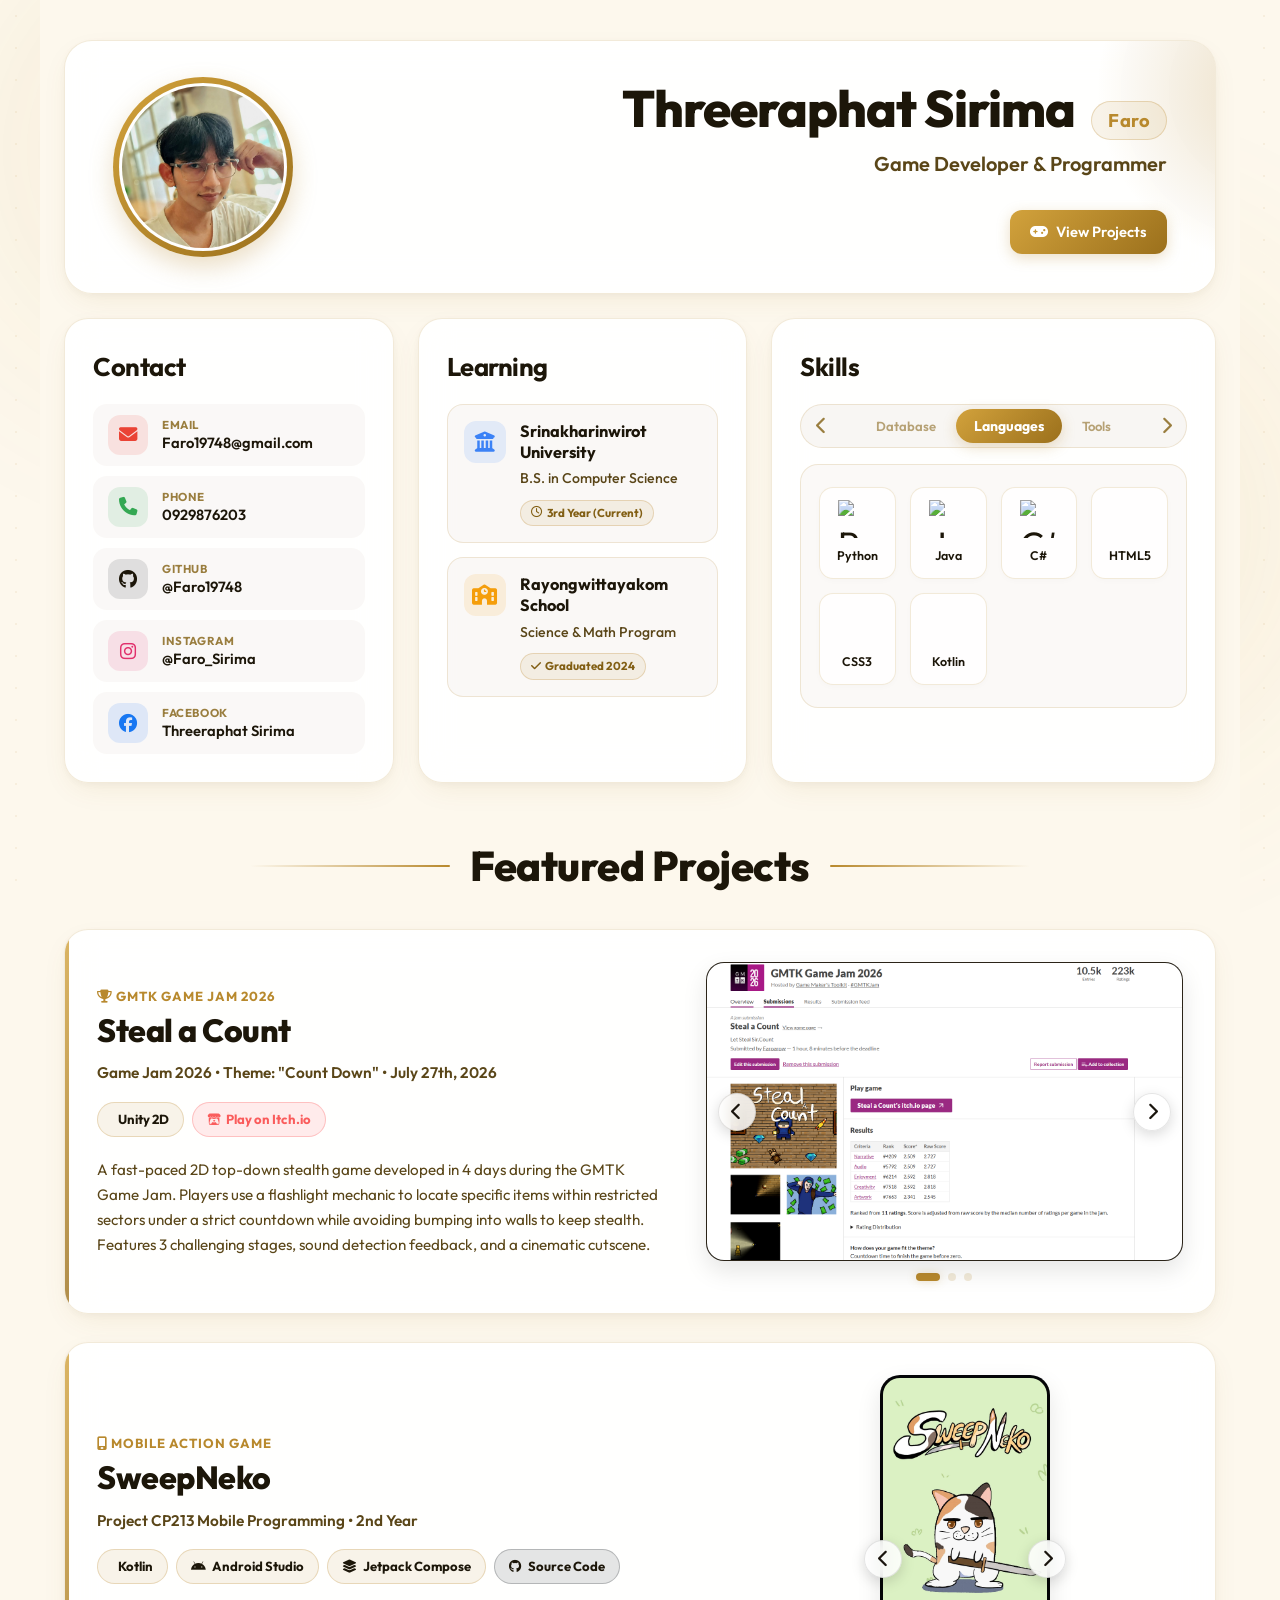
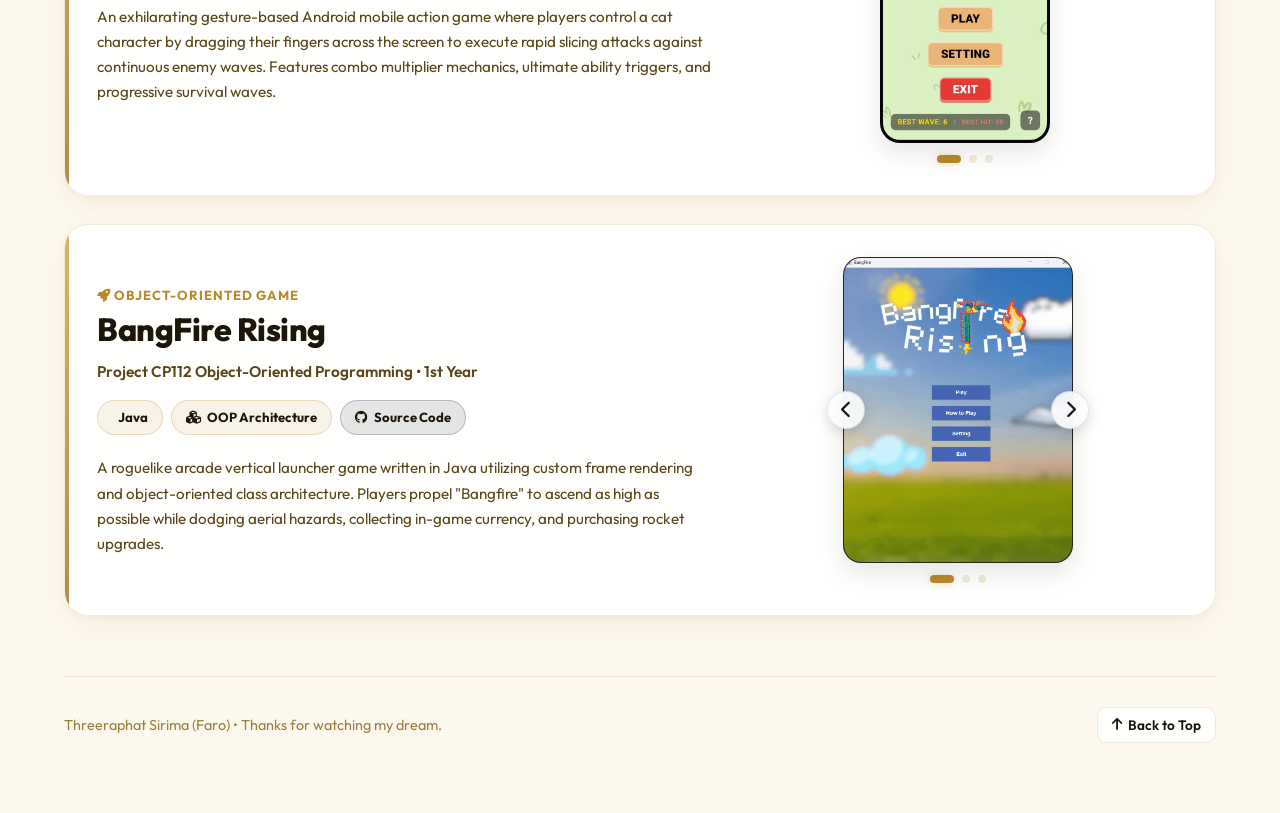
==== commit 026850d3: "Upgrad Web" ====
--- a/index.html
+++ b/index.html
@@ -4,34 +4,64 @@
 <head>
     <meta charset="UTF-8">
     <meta name="viewport" content="width=device-width, initial-scale=1.0">
-    <title>My Developer Portfolio</title>
+    <title>Threeraphat Sirima (Faro) | Game Developer & Software Portfolio</title>
+    <meta name="description"
+        content="Portfolio of Threeraphat Sirima (Faro) - Game Developer and Computer Science Student at Srinakharinwirot University specializing in Unity, Kotlin, C#, and Java.">
+    <meta name="author" content="Threeraphat Sirima">
+
+    <!-- Google Fonts -->
     <link rel="preconnect" href="https://fonts.googleapis.com">
     <link rel="preconnect" href="https://fonts.gstatic.com" crossorigin>
-    <link href="https://fonts.googleapis.com/css2?family=Mali:wght@400;600;700&display=swap" rel="stylesheet">
+    <link
+        href="https://fonts.googleapis.com/css2?family=Outfit:wght@300;400;500;600;700;800&family=Plus+Jakarta+Sans:wght@400;500;600;700&family=Mali:wght@400;600;700&display=swap"
+        rel="stylesheet">
+
+    <!-- Icons -->
     <link rel="stylesheet" href="https://cdnjs.cloudflare.com/ajax/libs/font-awesome/6.5.1/css/all.min.css">
     <link rel="stylesheet" href="https://cdn.jsdelivr.net/gh/devicons/devicon@latest/devicon.min.css">
+
+    <!-- Stylesheets -->
     <link rel="stylesheet" href="style.css">
-    <link rel="stylesheet" href="head.css">
-    <link rel="stylesheet" href="contact.css">
-    <link rel="stylesheet" href="learning.css">
-    <link rel="stylesheet" href="skill.css">
-    <link rel="stylesheet" href="project.css">
 </head>
 
 <body>
-    <header class="head">
-        <img src="Pic/ImageProfile.jpg" alt="Profile Image" class="profile-image">
+    <!-- Background Ambient Grid Texture -->
+    <div class="ambient-grid"></div>
+
+
+
+    <header class="head" id="about">
+        <div class="avatar-container">
+            <div class="profile-image-wrapper">
+                <img src="Pic/ImageProfile.jpg" alt="Threeraphat Sirima (Faro)" class="profile-image">
+            </div>
+        </div>
+
         <div class="head-info">
-            <h1>Threeraphat Sirima</h1>
-            <p class="nickname">Faro</p>
+            <div class="head-title-row">
+                <h1>Threeraphat Sirima</h1>
+                <span class="nickname-badge">Faro</span>
+            </div>
+            <p class="head-role">Game Developer & Programmer</p>
+            <p class="head-bio">
+
+            </p>
+            <div class="hero-actions">
+                <a href="#projects" class="hero-btn primary">
+                    <i class="fa-solid fa-gamepad"></i> View Projects
+                </a>
+            </div>
         </div>
     </header>
 
+
     <div class="content-row">
-        <section class="contact-box">
+
+        <section class="bento-card contact-box" id="contact" aria-label="Contact Information">
             <h2>Contact</h2>
             <div class="contact-info">
-                <a href="mailto:Faro19748@gmail.com" class="contact-item">
+                <div class="contact-item" onclick="copyText('Faro19748@gmail.com', 'Email copied!')"
+                    title="Click to copy email">
                     <div class="contact-icon email">
                         <i class="fa-solid fa-envelope"></i>
                     </div>
@@ -39,9 +69,11 @@
                         <span class="contact-label">Email</span>
                         <span class="contact-value">Faro19748@gmail.com</span>
                     </div>
-                </a>
-
-                <a href="tel:0929876203" class="contact-item">
+                    <i class="fa-regular fa-copy contact-action-hint"></i>
+                </div>
+
+                <div class="contact-item" onclick="copyText('0929876203', 'Phone number copied!')"
+                    title="Click to copy phone">
                     <div class="contact-icon phone">
                         <i class="fa-solid fa-phone"></i>
                     </div>
@@ -49,7 +81,8 @@
                         <span class="contact-label">Phone</span>
                         <span class="contact-value">0929876203</span>
                     </div>
-                </a>
+                    <i class="fa-regular fa-copy contact-action-hint"></i>
+                </div>
 
                 <a href="https://github.com/Faro19748" target="_blank" rel="noopener noreferrer" class="contact-item">
                     <div class="contact-icon github">
@@ -57,8 +90,9 @@
                     </div>
                     <div class="contact-details">
                         <span class="contact-label">GitHub</span>
-                        <span class="contact-value">Faro19748</span>
-                    </div>
+                        <span class="contact-value">@Faro19748</span>
+                    </div>
+                    <i class="fa-solid fa-arrow-up-right-from-square contact-action-hint"></i>
                 </a>
 
                 <a href="https://www.instagram.com/Faro_Sirima" target="_blank" rel="noopener noreferrer"
@@ -68,8 +102,9 @@
                     </div>
                     <div class="contact-details">
                         <span class="contact-label">Instagram</span>
-                        <span class="contact-value">Faro_Sirima</span>
-                    </div>
+                        <span class="contact-value">@Faro_Sirima</span>
+                    </div>
+                    <i class="fa-solid fa-arrow-up-right-from-square contact-action-hint"></i>
                 </a>
 
                 <a href="https://www.facebook.com/theeraphat.sirima" target="_blank" rel="noopener noreferrer"
@@ -81,21 +116,22 @@
                         <span class="contact-label">Facebook</span>
                         <span class="contact-value">Threeraphat Sirima</span>
                     </div>
+                    <i class="fa-solid fa-arrow-up-right-from-square contact-action-hint"></i>
                 </a>
             </div>
         </section>
 
-        <section class="learning-box">
+        <section class="bento-card learning-box" id="learning" aria-label="Education Information">
             <h2>Learning</h2>
             <div class="learning-info">
                 <div class="learning-item">
                     <div class="learning-icon university">
-                        <i class="fa-solid fa-graduation-cap"></i>
+                        <i class="fa-solid fa-building-columns"></i>
                     </div>
                     <div class="learning-details">
-                        <span class="learning-institution">Srinakarin university</span>
-                        <span class="learning-major">Computer Science</span>
-                        <span class="learning-badge">3rd Year</span>
+                        <span class="learning-institution">Srinakharinwirot University</span>
+                        <span class="learning-major">B.S. in Computer Science</span>
+                        <span class="learning-badge"><i class="fa-regular fa-clock"></i> 3rd Year (Current)</span>
                     </div>
                 </div>
 
@@ -104,27 +140,28 @@
                         <i class="fa-solid fa-school"></i>
                     </div>
                     <div class="learning-details">
-                        <span class="learning-institution school-name">Rayongwittayakom school</span>
-                        <span class="learning-badge">Graduated 2024</span>
+                        <span class="learning-institution">Rayongwittayakom School</span>
+                        <span class="learning-major">Science & Math Program</span>
+                        <span class="learning-badge"><i class="fa-solid fa-check"></i> Graduated 2024</span>
                     </div>
                 </div>
             </div>
         </section>
 
-        <section class="skill-box">
-            <h2>Skill</h2>
+        <section class="bento-card skill-box" id="skills" aria-label="Technical Skills">
+            <h2>Skills</h2>
             <div class="skill-wrapper">
                 <div class="skill-rotator">
                     <button type="button" class="rotator-arrow left" id="rotator-prev" aria-label="Previous category">
-                        <i class="fa-solid fa-caret-left"></i>
+                        <i class="fa-solid fa-chevron-left"></i>
                     </button>
                     <div class="rotator-items">
-                        <button type="button" class="rotator-item prev" id="item-prev">DataBase</button>
+                        <button type="button" class="rotator-item prev" id="item-prev">Database</button>
                         <div class="rotator-item active" id="item-active">Languages</div>
-                        <button type="button" class="rotator-item next" id="item-next">Tool</button>
+                        <button type="button" class="rotator-item next" id="item-next">Tools</button>
                     </div>
                     <button type="button" class="rotator-arrow right" id="rotator-next" aria-label="Next category">
-                        <i class="fa-solid fa-caret-right"></i>
+                        <i class="fa-solid fa-chevron-right"></i>
                     </button>
                 </div>
 
@@ -142,16 +179,16 @@
                         </div>
                         <div class="skill-item">
                             <img src="https://thumb.wikimedia.org/wikipedia/commons/thumb/b/bd/Logo_C_sharp.svg/960px-Logo_C_sharp.svg.png"
-                                alt="CSharp" title="CSharp">
+                                alt="C#" title="C#">
                             <span>C#</span>
                         </div>
                         <div class="skill-item">
-                            <i class="devicon-html5-plain colored" title="HTML"></i>
-                            <span>HTML</span>
-                        </div>
-                        <div class="skill-item">
-                            <i class="devicon-css3-plain colored" title="CSS"></i>
-                            <span>CSS</span>
+                            <i class="devicon-html5-plain colored" title="HTML5"></i>
+                            <span>HTML5</span>
+                        </div>
+                        <div class="skill-item">
+                            <i class="devicon-css3-plain colored" title="CSS3"></i>
+                            <span>CSS3</span>
                         </div>
                         <div class="skill-item">
                             <i class="devicon-kotlin-plain colored" title="Kotlin"></i>
@@ -162,17 +199,17 @@
                     <div id="tool" class="skill-tab-content">
                         <div class="skill-item">
                             <img src="https://thumb.wikimedia.org/wikipedia/commons/thumb/1/19/Unity_Technologies_logo.svg/960px-Unity_Technologies_logo.svg.png"
-                                alt="Unity" title="Unity">
+                                alt="Unity" title="Unity Engine">
                             <span>Unity</span>
                         </div>
                         <div class="skill-item">
                             <img src="https://upload.wikimedia.org/wikipedia/commons/4/40/Adobe_Premiere_Pro_CC_icon.svg"
-                                alt="Premiere pro" title="Premiere pro">
-                            <span>Premiere Pro</span>
+                                alt="Premiere Pro" title="Adobe Premiere Pro">
+                            <span>Premiere</span>
                         </div>
                         <div class="skill-item">
                             <img src="https://upload.wikimedia.org/wikipedia/commons/2/24/Logo_Aseprite.png"
-                                alt="Aseprite" title="Aseprite">
+                                alt="Aseprite" title="Aseprite Pixel Art">
                             <span>Aseprite</span>
                         </div>
                     </div>
@@ -184,301 +221,191 @@
                             <span>PostgreSQL</span>
                         </div>
                         <div class="skill-item">
-                            <i class="fa-solid fa-database db-icon" title="SQL"></i>
+                            <i class="fa-solid fa-database db-icon" title="MySQL"></i>
                             <span>MySQL</span>
                         </div>
                     </div>
                 </div>
             </div>
-        </section>
-    </div>
-
-    <div class="project-title-wrapper">
-        <div class="title-line left">
-
-            <span class="line-bar"></span>
+
+
+    </div><!-- end .content-row -->
+
+
+    <section id="projects" class="project-section-header" aria-label="Projects Showcase">
+        <div class="project-title-wrapper">
+            <div class="title-line left"><span class="line-bar"></span></div>
+            <h2 class="project-title">Featured Projects</h2>
+            <div class="title-line right"><span class="line-bar"></span></div>
         </div>
-        <h2 class="project-title">Project</h2>
-        <div class="title-line right">
-            <span class="line-bar"></span>
-
-        </div>
-    </div>
+    </section>
 
     <div class="projects-container">
-        <!-- Project Box 1 -->
-        <div class="project-card" id="project-box-1">
+
+        <!-- Project 1: GMTK 2026 -->
+        <article class="project-card" id="project-box-1">
             <div class="project-layout">
                 <div class="project-info">
                     <div class="project-titles">
-                        <h3>GMTK 2026</h3>
+                        <span class="project-category-sub"><i class="fa-solid fa-trophy"></i> GMTK Game Jam 2026</span>
                         <h3>Steal a Count</h3>
                     </div>
-                    <p class="project-desc">Game Jam 2026 Theme Count July 27th 2026</p>
+                    <p class="project-desc">Game Jam 2026 • Theme: "Count Down" • July 27th, 2026</p>
                     <div class="project-tags">
-                        <span class="project-tag"><i class="devicon-unity-plain colored"></i> Unity</span>
+                        <span class="project-tag"><i class="devicon-unity-plain colored"></i> Unity 2D</span>
                         <a href="https://faroarow.itch.io/steal-a-count" target="_blank" rel="noopener noreferrer"
-                            class="project-tag project-link">
-                            <i class="fa-brands fa-itch-io"></i> Itch.io
+                            class="project-tag project-link itch">
+                            <i class="fa-brands fa-itch-io"></i> Play on Itch.io
                         </a>
                     </div>
                     <p class="project-text">
-                        This project was developed over four days using the Unity Engine; I handled the programming,
-                        tile mapping, and level design.
-                        It is a 2D top-down stealth game centered on a flashlight mechanic. Players must locate specific
-                        items
-                        within a designated area under a time limit while avoiding making noise by bumping into walls.
-                        The game
-                        features three levels and concludes with a cutscene.
+                        A fast-paced 2D top-down stealth game developed in 4 days during the GMTK Game Jam.
+                        Players use a flashlight mechanic to locate specific items within restricted sectors under a
+                        strict countdown while avoiding bumping into walls to keep stealth.
+                        Features 3 challenging stages, sound detection feedback, and a cinematic cutscene.
                     </p>
                 </div>
-
                 <div class="project-gallery">
                     <div class="gallery-container">
-                        <button type="button" class="gallery-btn prev" id="proj1-prev" aria-label="Previous screenshot">
-                            <i class="fa-solid fa-caret-left"></i>
-                        </button>
+                        <button type="button" class="gallery-btn prev" id="proj1-prev"><i
+                                class="fa-solid fa-chevron-left"></i></button>
                         <div class="gallery-frame">
                             <img src="Pic/STA1.png" alt="Steal a Count Screenshot" id="project1-img">
                         </div>
-                        <button type="button" class="gallery-btn next" id="proj1-next" aria-label="Next screenshot">
-                            <i class="fa-solid fa-caret-right"></i>
-                        </button>
+                        <button type="button" class="gallery-btn next" id="proj1-next"><i
+                                class="fa-solid fa-chevron-right"></i></button>
                     </div>
                     <div class="gallery-dots" id="proj1-dots">
-                        <button type="button" class="gallery-dot active" data-index="0"
-                            aria-label="Screenshot 1"></button>
-                        <button type="button" class="gallery-dot" data-index="1" aria-label="Screenshot 2"></button>
-                        <button type="button" class="gallery-dot" data-index="2" aria-label="Screenshot 3"></button>
-                    </div>
-                </div>
-            </div>
-        </div>
-
-        <!-- Project Box 2 -->
-        <div class="project-card" id="project-box-2">
+                        <button type="button" class="gallery-dot active" data-index="0"></button>
+                        <button type="button" class="gallery-dot" data-index="1"></button>
+                        <button type="button" class="gallery-dot" data-index="2"></button>
+                    </div>
+                </div>
+            </div>
+        </article>
+
+        <!-- Project 2: SweepNeko -->
+        <article class="project-card" id="project-box-2">
             <div class="project-layout">
                 <div class="project-info">
                     <div class="project-titles">
+                        <span class="project-category-sub"><i class="fa-solid fa-mobile-screen"></i> Mobile Action
+                            Game</span>
                         <h3>SweepNeko</h3>
                     </div>
-                    <p class="project-desc">Project CP213 Mobile Programing </p>
+                    <p class="project-desc">Project CP213 Mobile Programming • 2nd Year</p>
                     <div class="project-tags">
+                        <span class="project-tag"><i class="devicon-kotlin-plain colored"></i> Kotlin</span>
+                        <span class="project-tag"><i class="fa-brands fa-android"></i> Android Studio</span>
+                        <span class="project-tag"><i class="fa-solid fa-layer-group"></i> Jetpack Compose</span>
                         <a href="https://github.com/Faro19748/Cp213_project_SweepNeko" target="_blank"
                             rel="noopener noreferrer" class="project-tag project-link github">
-                            <i class="fa-brands fa-github"></i> GitHub
+                            <i class="fa-brands fa-github"></i> Source Code
                         </a>
                     </div>
-
                     <p class="project-text">
-                        This project was developed as part of the CP213 (2nd Year) using Android Studio, Kotlin, and
-                        Jetpack
-                        Compose.
-                        It is an action game for Android where players control a "cat" character by dragging their
-                        fingers across the screen,
-                        they execute slashing attacks to defeat waves of surrounding enemies. The objective is to
-                        survive as long as possible
-                        against increasingly difficult waves, utilizing combo mechanics, ultimate abilities, and various
-                        power-ups.
+                        An exhilarating gesture-based Android mobile action game where players control a cat character
+                        by dragging their fingers across the screen to execute rapid slicing attacks against continuous
+                        enemy waves. Features combo multiplier mechanics, ultimate ability triggers, and progressive
+                        survival waves.
                     </p>
                 </div>
-
                 <div class="project-gallery">
                     <div class="gallery-container">
-                        <button type="button" class="gallery-btn prev" id="proj2-prev" aria-label="Previous screenshot">
-                            <i class="fa-solid fa-caret-left"></i>
-                        </button>
+                        <button type="button" class="gallery-btn prev" id="proj2-prev"><i
+                                class="fa-solid fa-chevron-left"></i></button>
                         <div class="gallery-frame">
                             <img src="Pic/SN1.jpg" alt="SweepNeko Screenshot" id="project2-img">
                         </div>
-                        <button type="button" class="gallery-btn next" id="proj2-next" aria-label="Next screenshot">
-                            <i class="fa-solid fa-caret-right"></i>
-                        </button>
+                        <button type="button" class="gallery-btn next" id="proj2-next"><i
+                                class="fa-solid fa-chevron-right"></i></button>
                     </div>
                     <div class="gallery-dots" id="proj2-dots">
-                        <button type="button" class="gallery-dot active" data-index="0"
-                            aria-label="Screenshot 1"></button>
-                        <button type="button" class="gallery-dot" data-index="1" aria-label="Screenshot 2"></button>
-                        <button type="button" class="gallery-dot" data-index="2" aria-label="Screenshot 3"></button>
-                    </div>
-                </div>
-            </div>
-        </div>
-
-        <!-- Project Box 3 -->
-        <div class="project-card" id="project-box-3">
+                        <button type="button" class="gallery-dot active" data-index="0"></button>
+                        <button type="button" class="gallery-dot" data-index="1"></button>
+                        <button type="button" class="gallery-dot" data-index="2"></button>
+                    </div>
+                </div>
+            </div>
+        </article>
+
+        <!-- Project 3: BangFire Rising -->
+        <article class="project-card" id="project-box-3">
             <div class="project-layout">
                 <div class="project-info">
                     <div class="project-titles">
+                        <span class="project-category-sub"><i class="fa-solid fa-rocket"></i> Object-Oriented
+                            Game</span>
                         <h3>BangFire Rising</h3>
                     </div>
-                    <p class="project-desc">Project CP112 Object-Oriented Programming</p>
+                    <p class="project-desc">Project CP112 Object-Oriented Programming • 1st Year</p>
                     <div class="project-tags">
+                        <span class="project-tag"><i class="devicon-java-plain colored"></i> Java</span>
+                        <span class="project-tag"><i class="fa-solid fa-cubes"></i> OOP Architecture</span>
                         <a href="https://github.com/Faro19748/BangFire-Rising" target="_blank" rel="noopener noreferrer"
                             class="project-tag project-link github">
-                            <i class="fa-brands fa-github"></i> GitHub
+                            <i class="fa-brands fa-github"></i> Source Code
                         </a>
                     </div>
-
                     <p class="project-text">
-                        This project was developed as part of the CP112 (1nd Year) The game was developed using Java,
-                        utilizing frames and custom class objects. It is a roguelike game where the player controls
-                        "Bangfire," aiming to reach the highest altitude while dodging obstacles and using earned
-                        currency to upgrade the firework. I used AI for the cutscene image in game.
+                        A roguelike arcade vertical launcher game written in Java utilizing custom frame rendering and
+                        object-oriented class architecture. Players propel "Bangfire" to ascend as high as possible
+                        while dodging aerial hazards, collecting in-game currency, and purchasing rocket upgrades.
                     </p>
                 </div>
-
                 <div class="project-gallery">
                     <div class="gallery-container">
-                        <button type="button" class="gallery-btn prev" id="proj3-prev" aria-label="Previous screenshot">
-                            <i class="fa-solid fa-caret-left"></i>
-                        </button>
+                        <button type="button" class="gallery-btn prev" id="proj3-prev"><i
+                                class="fa-solid fa-chevron-left"></i></button>
                         <div class="gallery-frame">
                             <img src="Pic/BRS1.png" alt="BangFire Rising Screenshot" id="project3-img">
                         </div>
-                        <button type="button" class="gallery-btn next" id="proj3-next" aria-label="Next screenshot">
-                            <i class="fa-solid fa-caret-right"></i>
-                        </button>
+                        <button type="button" class="gallery-btn next" id="proj3-next"><i
+                                class="fa-solid fa-chevron-right"></i></button>
                     </div>
                     <div class="gallery-dots" id="proj3-dots">
-                        <button type="button" class="gallery-dot active" data-index="0"
-                            aria-label="Screenshot 1"></button>
-                        <button type="button" class="gallery-dot" data-index="1" aria-label="Screenshot 2"></button>
-                        <button type="button" class="gallery-dot" data-index="2" aria-label="Screenshot 3"></button>
-                    </div>
-                </div>
-            </div>
+                        <button type="button" class="gallery-dot active" data-index="0"></button>
+                        <button type="button" class="gallery-dot" data-index="1"></button>
+                        <button type="button" class="gallery-dot" data-index="2"></button>
+                    </div>
+                </div>
+            </div>
+        </article>
+
+    </div>
+
+
+    <!-- Footer -->
+    <footer class="site-footer">
+        <p>Threeraphat Sirima (Faro) • Thanks for watching my dream.</p>
+        <button type="button" class="back-to-top" onclick="window.scrollTo({top: 0, behavior: 'smooth'})">
+            <i class="fa-solid fa-arrow-up"></i> Back to Top
+        </button>
+    </footer>
+
+    <!-- Toast Message -->
+    <div class="toast-notice" id="toast-notice">
+        <i class="fa-solid fa-circle-check"></i>
+        <span id="toast-message">Copied to clipboard!</span>
+    </div>
+
+    <!-- Lightbox -->
+    <div class="lightbox-overlay" id="lightbox" role="dialog" aria-modal="true" aria-label="Image viewer">
+        <button class="lightbox-close" id="lightbox-close" aria-label="Close">
+            <i class="fa-solid fa-xmark"></i>
+        </button>
+        <button class="lightbox-nav prev" id="lightbox-prev" aria-label="Previous image">
+            <i class="fa-solid fa-chevron-left"></i>
+        </button>
+        <div class="lightbox-content">
+            <img src="" alt="" id="lightbox-img" class="lightbox-img">
         </div>
+        <button class="lightbox-nav next" id="lightbox-next" aria-label="Next image">
+            <i class="fa-solid fa-chevron-right"></i>
+        </button>
     </div>
 
-    <script>
-        const categories = [
-            { id: 'languages', label: 'Languages' },
-            { id: 'tool', label: 'Tool' },
-            { id: 'database', label: 'DataBase' }
-        ];
-
-        let currentIndex = 0;
-
-        const itemPrev = document.getElementById('item-prev');
-        const itemActive = document.getElementById('item-active');
-        const itemNext = document.getElementById('item-next');
-        const btnUp = document.getElementById('rotator-prev');
-        const btnDown = document.getElementById('rotator-next');
-        const tabContents = document.querySelectorAll('.skill-tab-content');
-
-        function updateRotator() {
-            const total = categories.length;
-            const prevIndex = (currentIndex - 1 + total) % total;
-            const nextIndex = (currentIndex + 1) % total;
-
-            itemPrev.textContent = categories[prevIndex].label;
-            itemActive.textContent = categories[currentIndex].label;
-            itemNext.textContent = categories[nextIndex].label;
-
-            tabContents.forEach(c => c.classList.remove('active'));
-            const activeContent = document.getElementById(categories[currentIndex].id);
-            if (activeContent) {
-                activeContent.classList.add('active');
-            }
-        }
-
-        function rotateLeft() {
-            currentIndex = (currentIndex - 1 + categories.length) % categories.length;
-            updateRotator();
-        }
-
-        function rotateRight() {
-            currentIndex = (currentIndex + 1) % categories.length;
-            updateRotator();
-        }
-
-        btnUp.addEventListener('click', rotateLeft);
-        btnDown.addEventListener('click', rotateRight);
-        itemPrev.addEventListener('click', rotateLeft);
-        itemNext.addEventListener('click', rotateRight);
-
-        const rotator = document.querySelector('.skill-rotator');
-        if (rotator) {
-            let wheelTimeout;
-            rotator.addEventListener('wheel', (e) => {
-                e.preventDefault();
-                if (wheelTimeout) return;
-                if (e.deltaX < 0 || e.deltaY < 0) {
-                    rotateLeft();
-                } else if (e.deltaX > 0 || e.deltaY > 0) {
-                    rotateRight();
-                }
-                wheelTimeout = setTimeout(() => { wheelTimeout = null; }, 200);
-            }, { passive: false });
-        }
-
-        // Reusable Project Slider Function
-        function setupProjectSlider(config) {
-            const { images, imgId, prevId, nextId, dotsSelector } = config;
-            let currentIndex = 0;
-            const imgEl = document.getElementById(imgId);
-            const prevBtn = document.getElementById(prevId);
-            const nextBtn = document.getElementById(nextId);
-            const dots = document.querySelectorAll(dotsSelector);
-
-            function update(index) {
-                currentIndex = (index + images.length) % images.length;
-                if (imgEl) {
-                    imgEl.style.opacity = '0';
-                    setTimeout(() => {
-                        imgEl.src = images[currentIndex];
-                        imgEl.style.opacity = '1';
-                    }, 150);
-                }
-                dots.forEach((dot, idx) => {
-                    if (idx === currentIndex) {
-                        dot.classList.add('active');
-                    } else {
-                        dot.classList.remove('active');
-                    }
-                });
-            }
-
-            if (prevBtn && nextBtn) {
-                prevBtn.addEventListener('click', () => update(currentIndex - 1));
-                nextBtn.addEventListener('click', () => update(currentIndex + 1));
-                dots.forEach(dot => {
-                    dot.addEventListener('click', () => {
-                        const idx = parseInt(dot.getAttribute('data-index'), 10);
-                        update(idx);
-                    });
-                });
-            }
-        }
-
-        // Setup Box 1 Slider (STA images)
-        setupProjectSlider({
-            images: ['Pic/STA1.png', 'Pic/STA2.png', 'Pic/STA3.png'],
-            imgId: 'project1-img',
-            prevId: 'proj1-prev',
-            nextId: 'proj1-next',
-            dotsSelector: '#proj1-dots .gallery-dot'
-        });
-
-        // Setup Box 2 Slider (SN images)
-        setupProjectSlider({
-            images: ['Pic/SN1.jpg', 'Pic/SN2.jpg', 'Pic/SN3.jpg'],
-            imgId: 'project2-img',
-            prevId: 'proj2-prev',
-            nextId: 'proj2-next',
-            dotsSelector: '#proj2-dots .gallery-dot'
-        });
-
-        // Setup Box 3 Slider
-        setupProjectSlider({
-            images: ['Pic/BRS1.png', 'Pic/BRS2.png', 'Pic/BRS3.png'],
-            imgId: 'project3-img',
-            prevId: 'proj3-prev',
-            nextId: 'proj3-next',
-            dotsSelector: '#proj3-dots .gallery-dot'
-        });
-    </script>
+    <script src="main.js"></script>
 </body>
 
 </html>
--- a/style.css
+++ b/style.css
@@ -1,4 +1,4 @@
-@import url('https://fonts.googleapis.com/css2?family=Mali:wght@400;600;700&display=swap');
+@import url('https://fonts.googleapis.com/css2?family=Outfit:wght@300;400;500;600;700;800&family=Plus+Jakarta+Sans:wght@400;500;600;700&family=Mali:wght@400;600;700&display=swap');
 
 /* ==========================================
    COMPONENT STYLES IMPORT
@@ -10,70 +10,388 @@
 @import url('project.css');
 
 /* ==========================================
-   GLOBAL LAYOUT & BASE STYLES
+   COLOR SYSTEM & CSS VARIABLES
+   ========================================== */
+:root {
+    --bg-base: #fdf8ed;
+    --bg-mesh-1: rgba(184, 137, 45, 0.18);
+    --bg-mesh-2: rgba(210, 165, 70, 0.22);
+    --bg-mesh-3: rgba(240, 210, 140, 0.25);
+
+    --card-bg: rgba(255, 255, 255, 0.95);
+    --card-bg-hover: rgba(255, 255, 255, 1.0);
+    --card-border: rgba(184, 137, 45, 0.18);
+    --card-border-hover: rgba(184, 137, 45, 0.50);
+    --card-shadow: 0 10px 30px -8px rgba(140, 100, 20, 0.10), 0 2px 10px rgba(0, 0, 0, 0.04);
+    --card-shadow-hover: 0 20px 40px -12px rgba(140, 100, 20, 0.20), 0 4px 16px rgba(0, 0, 0, 0.07);
+
+    --text-primary: #1c1609;
+    --text-secondary: #5a4618;
+    --text-muted: #9a7e3f;
+
+    --primary-accent: rgb(184, 137, 45);
+    --primary-gradient: linear-gradient(135deg, rgb(210, 162, 60), rgb(155, 112, 28));
+    --primary-glow: rgba(184, 137, 45, 0.28);
+
+    --badge-bg: rgba(184, 137, 45, 0.10);
+    --badge-border: rgba(184, 137, 45, 0.26);
+    --badge-text: rgb(130, 95, 20);
+
+    --header-line: rgb(184, 137, 45);
+    --header-line-sub: rgba(184, 137, 45, 0.28);
+
+    --glass-blur: blur(16px);
+    --transition-smooth: all 0.3s cubic-bezier(0.25, 0.8, 0.25, 1);
+}
+
+/* ==========================================
+   GLOBAL RESET & BACKGROUND
    ========================================== */
 * {
     box-sizing: border-box;
+    margin: 0;
+    padding: 0;
 }
 
 html {
-    background-color: rgb(255, 234, 203);
+    scroll-behavior: smooth;
+    background-color: var(--bg-base);
+    color: var(--text-primary);
 }
 
 body {
     margin: 0 auto;
-    max-width: 1100px;
-    padding: 50px 40px;
-    font-family: 'Mali', cursive, sans-serif;
-    background-color: rgb(255, 234, 203);
+    max-width: 1200px;
+    padding: 40px 24px 70px 24px;
+    font-family: 'Outfit', 'Plus Jakarta Sans', 'Mali', sans-serif;
+    background-color: var(--bg-base);
+    color: var(--text-primary);
     min-height: 100vh;
-}
-
+    position: relative;
+    overflow-x: hidden;
+    line-height: 1.6;
+}
+
+/* Ambient dynamic background lighting */
+body::before,
+body::after {
+    content: '';
+    position: fixed;
+    border-radius: 50%;
+    filter: blur(120px);
+    z-index: -1;
+    pointer-events: none;
+    opacity: 0.85;
+}
+
+body::before {
+    top: -150px;
+    left: -100px;
+    width: 600px;
+    height: 600px;
+    background: radial-gradient(circle, var(--bg-mesh-1) 0%, transparent 70%);
+}
+
+body::after {
+    bottom: 50px;
+    right: -120px;
+    width: 650px;
+    height: 650px;
+    background: radial-gradient(circle, var(--bg-mesh-2) 0%, transparent 70%);
+}
+
+/* Grid overlay background texture */
+.ambient-grid {
+    position: fixed;
+    top: 0;
+    left: 0;
+    width: 100vw;
+    height: 100vh;
+    pointer-events: none;
+    z-index: -1;
+    background-image: radial-gradient(var(--card-border) 1px, transparent 1px);
+    background-size: 32px 32px;
+    opacity: 0.45;
+}
+
+/* ==========================================
+   CONTENT LAYOUT
+   ========================================== */
 .content-row {
-    display: flex;
-    gap: 20px;
-    margin-top: 20px;
+    display: grid;
+    grid-template-columns: 1fr 1fr 1.35fr;
+    gap: 24px;
+    margin-top: 24px;
     width: 100%;
 }
 
+/* Common Card Base Style */
+.bento-card {
+    background: var(--card-bg);
+    backdrop-filter: var(--glass-blur);
+    -webkit-backdrop-filter: var(--glass-blur);
+    border: 1.5px solid var(--card-border);
+    border-radius: 24px;
+    padding: 28px;
+    box-shadow: var(--card-shadow);
+    transition: var(--transition-smooth);
+    position: relative;
+    overflow: hidden;
+}
+
+.bento-card::before {
+    content: '';
+    position: absolute;
+    top: 0;
+    left: 0;
+    right: 0;
+    height: 3px;
+    background: var(--primary-gradient);
+    opacity: 0;
+    transition: opacity 0.3s ease;
+}
+
+.bento-card:hover {
+    transform: translateY(-4px);
+    border-color: var(--card-border-hover);
+    box-shadow: var(--card-shadow-hover);
+}
+
+.bento-card:hover::before {
+    opacity: 1;
+}
+
+.card-header-badge {
+    display: inline-flex;
+    align-items: center;
+    gap: 6px;
+    font-size: 0.75rem;
+    font-weight: 700;
+    text-transform: uppercase;
+    letter-spacing: 1px;
+    color: var(--badge-text);
+    background: var(--badge-bg);
+    border: 1px solid var(--badge-border);
+    padding: 4px 10px;
+    border-radius: 8px;
+    margin-bottom: 12px;
+}
+
+/* ==========================================
+   TOAST NOTIFICATION (COPY FEEDBACK)
+   ========================================== */
+.toast-notice {
+    position: fixed;
+    bottom: 24px;
+    right: 24px;
+    background: #1e293b;
+    color: #ffffff;
+    padding: 12px 20px;
+    border-radius: 12px;
+    font-size: 0.9rem;
+    font-weight: 600;
+    display: flex;
+    align-items: center;
+    gap: 10px;
+    box-shadow: 0 10px 25px rgba(0, 0, 0, 0.3);
+    z-index: 9999;
+    opacity: 0;
+    transform: translateY(20px);
+    pointer-events: none;
+    transition: all 0.3s cubic-bezier(0.34, 1.56, 0.64, 1);
+}
+
+.toast-notice.show {
+    opacity: 1;
+    transform: translateY(0);
+}
+
+.toast-notice i {
+    color: #22c55e;
+}
+
+/* ==========================================
+   FOOTER
+   ========================================== */
+.site-footer {
+    margin-top: 60px;
+    padding-top: 30px;
+    border-top: 1px solid var(--card-border);
+    display: flex;
+    justify-content: space-between;
+    align-items: center;
+    flex-wrap: wrap;
+    gap: 16px;
+    font-size: 0.9rem;
+    color: var(--text-muted);
+}
+
+.site-footer a {
+    color: var(--primary-accent);
+    text-decoration: none;
+    font-weight: 600;
+}
+
+.site-footer a:hover {
+    text-decoration: underline;
+}
+
+.back-to-top {
+    background: var(--card-bg);
+    color: var(--text-primary);
+    border: 1px solid var(--card-border);
+    padding: 8px 14px;
+    border-radius: 10px;
+    cursor: pointer;
+    font-family: inherit;
+    font-size: 0.85rem;
+    font-weight: 600;
+    display: inline-flex;
+    align-items: center;
+    gap: 6px;
+    transition: var(--transition-smooth);
+}
+
+.back-to-top:hover {
+    background: var(--primary-accent);
+    color: #ffffff;
+    transform: translateY(-2px);
+}
+
+/* ==========================================
+   LIGHTBOX
+   ========================================== */
+.lightbox-overlay {
+    display: none;
+    position: fixed;
+    inset: 0;
+    background: rgba(10, 8, 6, 0.92);
+    backdrop-filter: blur(8px);
+    -webkit-backdrop-filter: blur(8px);
+    z-index: 10000;
+    align-items: center;
+    justify-content: center;
+}
+
+.lightbox-overlay.active {
+    display: flex;
+    animation: lightboxFadeIn 0.25s ease;
+}
+
+@keyframes lightboxFadeIn {
+    from { opacity: 0; }
+    to   { opacity: 1; }
+}
+
+.lightbox-content {
+    display: flex;
+    align-items: center;
+    justify-content: center;
+    max-width: 90vw;
+    max-height: 90vh;
+}
+
+.lightbox-img {
+    max-width: 90vw;
+    max-height: 88vh;
+    object-fit: contain;
+    border-radius: 12px;
+    box-shadow: 0 30px 80px rgba(0, 0, 0, 0.7);
+    animation: lightboxImgIn 0.2s cubic-bezier(0.34, 1.56, 0.64, 1);
+    cursor: default;
+    user-select: none;
+}
+
+@keyframes lightboxImgIn {
+    from { transform: scale(0.88); opacity: 0; }
+    to   { transform: scale(1);    opacity: 1; }
+}
+
+.lightbox-close {
+    position: fixed;
+    top: 20px;
+    right: 24px;
+    background: rgba(255, 255, 255, 0.12);
+    color: #fff;
+    border: 1px solid rgba(255, 255, 255, 0.2);
+    width: 44px;
+    height: 44px;
+    border-radius: 50%;
+    font-size: 1.2rem;
+    cursor: pointer;
+    display: flex;
+    align-items: center;
+    justify-content: center;
+    transition: all 0.2s ease;
+    z-index: 10001;
+}
+
+.lightbox-close:hover {
+    background: rgba(255, 255, 255, 0.25);
+    transform: scale(1.1);
+}
+
+.lightbox-nav {
+    position: fixed;
+    top: 50%;
+    transform: translateY(-50%);
+    background: rgba(255, 255, 255, 0.1);
+    color: #fff;
+    border: 1px solid rgba(255, 255, 255, 0.18);
+    width: 50px;
+    height: 50px;
+    border-radius: 50%;
+    font-size: 1.1rem;
+    cursor: pointer;
+    display: flex;
+    align-items: center;
+    justify-content: center;
+    transition: all 0.2s ease;
+    z-index: 10001;
+}
+
+.lightbox-nav:hover {
+    background: rgba(255, 255, 255, 0.22);
+    transform: translateY(-50%) scale(1.08);
+}
+
+.lightbox-nav.prev { left: 20px; }
+.lightbox-nav.next { right: 20px; }
+
+/* Make gallery images clickable */
+.gallery-frame img {
+    cursor: zoom-in;
+}
+
 /* ==========================================
    RESPONSIVE MEDIA QUERIES
    ========================================== */
-@media (max-width: 900px) {
+@media (max-width: 1024px) {
+    .content-row {
+        grid-template-columns: 1fr 1fr;
+    }
+
+    .skill-box {
+        grid-column: span 2;
+    }
+}
+
+@media (max-width: 768px) {
     body {
-        padding: 30px 20px;
+        padding: 24px 16px 50px 16px;
     }
 
     .content-row {
+        grid-template-columns: 1fr;
+    }
+
+    .skill-box {
+        grid-column: span 1;
+    }
+
+    .site-footer {
         flex-direction: column;
-    }
-
-    .project-layout {
-        flex-direction: column;
-        align-items: stretch;
-    }
-
-    .project-gallery {
-        max-width: 100%;
-    }
-
-    #project-box-2 .project-gallery {
-        max-width: 100%;
-        margin: 15px auto 0 auto;
-    }
-}
-
-@media (max-width: 550px) {
-    body {
-        padding: 20px 14px;
-    }
-
-    .skill-wrapper {
-        flex-direction: column;
+        text-align: center;
         gap: 12px;
     }
-
-    .skill-rotator {
-        width: 100%;
-    }
 }
